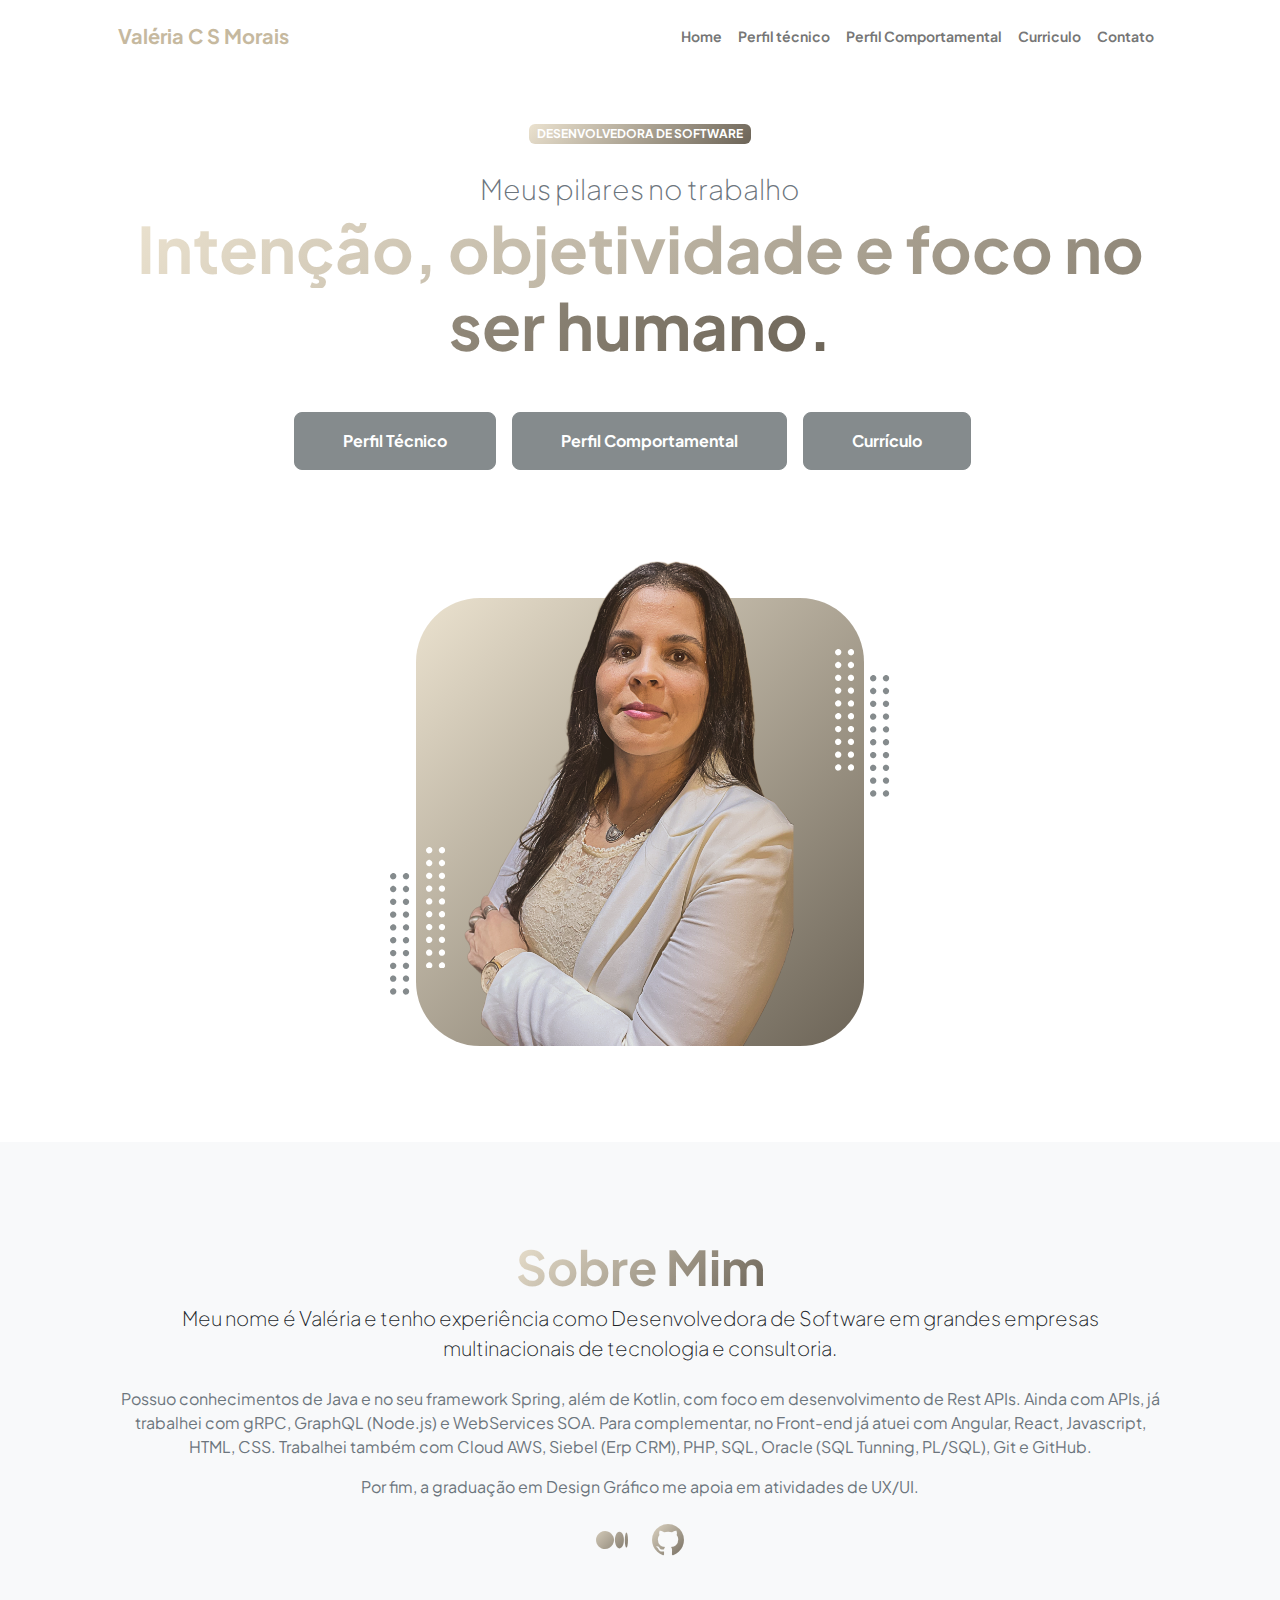
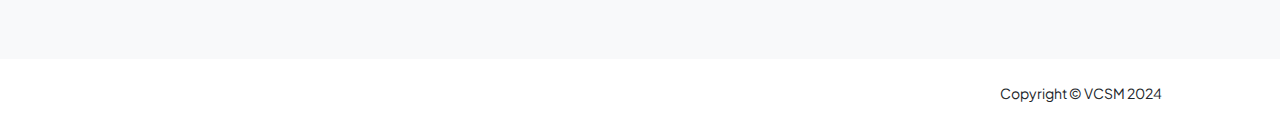
==== index.html @ 137e3a03 "Portfólio Valeria C S Morais" ====
<!DOCTYPE html>
<html lang="en">
    <head>
        <meta charset="utf-8" />
        <meta name="viewport" content="width=device-width, initial-scale=1, shrink-to-fit=no" />
        <meta name="description" content="" />
        <meta name="author" content="" />
        <title>Perfil Desenvolvedora de Software - Valéria C S Morais</title>
        <!-- Favicon-->
        <link rel="icon" type="image/x-icon" href="assets/favicon.ico" />
        <!-- Custom Google font-->
        <link rel="preconnect" href="https://fonts.googleapis.com" />
        <link rel="preconnect" href="https://fonts.gstatic.com" crossorigin />
        <link href="https://fonts.googleapis.com/css2?family=Plus+Jakarta+Sans:wght@100;200;300;400;500;600;700;800;900&amp;display=swap" rel="stylesheet" />
        <!-- Bootstrap icons-->
        <link href="https://cdn.jsdelivr.net/npm/bootstrap-icons@1.8.1/font/bootstrap-icons.css" rel="stylesheet" />
        <!-- Core theme CSS (includes Bootstrap)-->
        <link href="css/styles.css" rel="stylesheet" />
    </head>
    <body class="d-flex flex-column h-100">
        <main class="flex-shrink-0">
            <!-- Navigation-->
            <nav class="navbar navbar-expand-lg navbar-light bg-white py-3">
                <div class="container px-5">
                    <a class="navbar-brand" href="index.html"><span class="fw-bolder text-primary">Valéria C S Morais</span></a>
                    <button class="navbar-toggler" type="button" data-bs-toggle="collapse" data-bs-target="#navbarSupportedContent" aria-controls="navbarSupportedContent" aria-expanded="false" aria-label="Toggle navigation"><span class="navbar-toggler-icon"></span></button>
                    <div class="collapse navbar-collapse" id="navbarSupportedContent">
                        <ul class="navbar-nav ms-auto mb-2 mb-lg-0 small fw-bolder">
                            <li class="nav-item"><a class="nav-link" href="index.html">Home</a></li>
                            <li class="nav-item"><a class="nav-link" href="projects.html">Perfil técnico</a></li>
                            <li class="nav-item"><a class="nav-link" href="personal.html">Perfil Comportamental</a></li>
                            <li class="nav-item"><a class="nav-link" href="resume.html">Curriculo</a></li>
                            <li class="nav-item"><a class="nav-link" href="contact.html">Contato</a></li>
                        </ul>
                    </div>
                </div>
            </nav>
            <!-- Header-->
            <header class="py-5">
                <div class="container px-5 pb-5">
                    <div class="row gx-5 align-items-center">
                        <div class="col-xxl-5">
                            <!-- Header text content-->
                            <div class="text-center text-xxl-start">
                                <div class="badge bg-gradient-primary-to-secondary text-white mb-4"><div class="text-uppercase">Desenvolvedora de Software </div></div>
                                <div class="fs-3 fw-light text-muted">Meus pilares no trabalho </div>
                                <h1 class="display-3 fw-bolder mb-5"><span class="text-gradient d-inline">Intenção, objetividade e foco no ser humano.</span></h1>
                                <div class="d-grid gap-3 d-sm-flex justify-content-sm-center justify-content-xxl-start mb-3">
                                    <a class="btn btn-primary btn-lg px-5 py-3 fs-6 fw-bolder" href="projects.html">Perfil Técnico</a>
                                    <a class="btn btn-primary btn-lg px-5 py-3 fs-6 fw-bolder" href="personal.html">Perfil Comportamental</a>
                                    <a class="btn btn-primary btn-lg px-5 py-3 me-sm-3 fs-6 fw-bolder" href="resume.html">Currículo</a>
                                </div>
                            </div>
                        </div>
                        <div class="col-xxl-7">
                            <!-- Header profile picture-->
                            <div class="d-flex justify-content-center mt-5 mt-xxl-0">
                                <div class="profile bg-gradient-primary-to-secondary">
                                    <img class="profile-img" src="assets/profile.png" alt="..." />
                                    <div class="dots-1">
                                        <!-- SVG Dots-->
                                        <svg version="1.1" xmlns="http://www.w3.org/2000/svg" xmlns:xlink="http://www.w3.org/1999/xlink" x="0px" y="0px" viewBox="0 0 191.6 1215.4" style="enable-background: new 0 0 191.6 1215.4" xml:space="preserve">
                                            <g transform="translate(0.000000,1280.000000) scale(0.100000,-0.100000)">
                                                <path d="M227.7,12788.6c-105-35-200-141-222-248c-43-206,163-412,369-369c155,32,275,190,260,339c-11,105-90,213-190,262        C383.7,12801.6,289.7,12808.6,227.7,12788.6z"></path>
                                                <path d="M1507.7,12788.6c-151-50-253-216-222-362c25-119,136-230,254-255c194-41,395,142,375,339c-11,105-90,213-190,262        C1663.7,12801.6,1569.7,12808.6,1507.7,12788.6z"></path>
                                                <path d="M227.7,11508.6c-105-35-200-141-222-248c-43-206,163-412,369-369c155,32,275,190,260,339c-11,105-90,213-190,262        C383.7,11521.6,289.7,11528.6,227.7,11508.6z"></path>
                                                <path d="M1507.7,11508.6c-151-50-253-216-222-362c25-119,136-230,254-255c194-41,395,142,375,339c-11,105-90,213-190,262        C1663.7,11521.6,1569.7,11528.6,1507.7,11508.6z"></path>
                                                <path d="M227.7,10228.6c-105-35-200-141-222-248c-43-206,163-412,369-369c155,32,275,190,260,339c-11,105-90,213-190,262        C383.7,10241.6,289.7,10248.6,227.7,10228.6z"></path>
                                                <path d="M1507.7,10228.6c-105-35-200-141-222-248c-43-206,163-412,369-369c155,32,275,190,260,339c-11,105-90,213-190,262        C1663.7,10241.6,1569.7,10248.6,1507.7,10228.6z"></path>
                                                <path d="M227.7,8948.6c-105-35-200-141-222-248c-43-206,163-412,369-369c155,32,275,190,260,339c-11,105-90,213-190,262        C383.7,8961.6,289.7,8968.6,227.7,8948.6z"></path>
                                                <path d="M1507.7,8948.6c-105-35-200-141-222-248c-43-206,163-412,369-369c155,32,275,190,260,339c-11,105-90,213-190,262        C1663.7,8961.6,1569.7,8968.6,1507.7,8948.6z"></path>
                                                <path d="M227.7,7668.6c-105-35-200-141-222-248c-43-206,163-412,369-369c155,32,275,190,260,339c-11,105-90,213-190,262        C383.7,7681.6,289.7,7688.6,227.7,7668.6z"></path>
                                                <path d="M1507.7,7668.6c-105-35-200-141-222-248c-43-206,163-412,369-369c155,32,275,190,260,339c-11,105-90,213-190,262        C1663.7,7681.6,1569.7,7688.6,1507.7,7668.6z"></path>
                                                <path d="M227.7,6388.6c-105-35-200-141-222-248c-43-206,163-412,369-369c155,32,275,190,260,339c-11,105-90,213-190,262        C383.7,6401.6,289.7,6408.6,227.7,6388.6z"></path>
                                                <path d="M1507.7,6388.6c-105-35-200-141-222-248c-43-206,163-412,369-369c155,32,275,190,260,339c-11,105-90,213-190,262        C1663.7,6401.6,1569.7,6408.6,1507.7,6388.6z"></path>
                                                <path d="M227.7,5108.6c-105-35-200-141-222-248c-43-206,163-412,369-369c155,32,275,190,260,339c-11,105-90,213-190,262        C383.7,5121.6,289.7,5128.6,227.7,5108.6z"></path>
                                                <path d="M1507.7,5108.6c-105-35-200-141-222-248c-43-206,163-412,369-369c155,32,275,190,260,339c-11,105-90,213-190,262        C1663.7,5121.6,1569.7,5128.6,1507.7,5108.6z"></path>
                                                <path d="M227.7,3828.6c-105-35-200-141-222-248c-43-206,163-412,369-369c155,32,275,190,260,339c-11,105-90,213-190,262        C383.7,3841.6,289.7,3848.6,227.7,3828.6z"></path>
                                                <path d="M1507.7,3828.6c-105-35-200-141-222-248c-43-206,163-412,369-369c155,32,275,190,260,339c-11,105-90,213-190,262        C1663.7,3841.6,1569.7,3848.6,1507.7,3828.6z"></path>
                                                <path d="M227.7,2548.6c-105-35-200-141-222-248c-43-206,163-412,369-369c155,32,275,190,260,339c-11,105-90,213-190,262        C383.7,2561.6,289.7,2568.6,227.7,2548.6z"></path>
                                                <path d="M1507.7,2548.6c-105-35-200-141-222-248c-43-206,163-412,369-369c155,32,275,190,260,339c-11,105-90,213-190,262        C1663.7,2561.6,1569.7,2568.6,1507.7,2548.6z"></path>
                                                <path d="M227.7,1268.6c-105-35-200-141-222-248c-43-206,163-412,369-369c155,32,275,190,260,339c-11,105-90,213-190,262        C383.7,1281.6,289.7,1288.6,227.7,1268.6z"></path>
                                                <path d="M1507.7,1268.6c-105-35-200-141-222-248c-43-206,163-412,369-369c155,32,275,190,260,339c-11,105-90,213-190,262        C1663.7,1281.6,1569.7,1288.6,1507.7,1268.6z"></path>
                                            </g>
                                        </svg>
                                        <!-- END of SVG dots-->
                                    </div>
                                    <div class="dots-2">
                                        <!-- SVG Dots-->
                                        <svg version="1.1" xmlns="http://www.w3.org/2000/svg" xmlns:xlink="http://www.w3.org/1999/xlink" x="0px" y="0px" viewBox="0 0 191.6 1215.4" style="enable-background: new 0 0 191.6 1215.4" xml:space="preserve">
                                            <g transform="translate(0.000000,1280.000000) scale(0.100000,-0.100000)">
                                                <path d="M227.7,12788.6c-105-35-200-141-222-248c-43-206,163-412,369-369c155,32,275,190,260,339c-11,105-90,213-190,262        C383.7,12801.6,289.7,12808.6,227.7,12788.6z"></path>
                                                <path d="M1507.7,12788.6c-151-50-253-216-222-362c25-119,136-230,254-255c194-41,395,142,375,339c-11,105-90,213-190,262        C1663.7,12801.6,1569.7,12808.6,1507.7,12788.6z"></path>
                                                <path d="M227.7,11508.6c-105-35-200-141-222-248c-43-206,163-412,369-369c155,32,275,190,260,339c-11,105-90,213-190,262        C383.7,11521.6,289.7,11528.6,227.7,11508.6z"></path>
                                                <path d="M1507.7,11508.6c-151-50-253-216-222-362c25-119,136-230,254-255c194-41,395,142,375,339c-11,105-90,213-190,262        C1663.7,11521.6,1569.7,11528.6,1507.7,11508.6z"></path>
                                                <path d="M227.7,10228.6c-105-35-200-141-222-248c-43-206,163-412,369-369c155,32,275,190,260,339c-11,105-90,213-190,262        C383.7,10241.6,289.7,10248.6,227.7,10228.6z"></path>
                                                <path d="M1507.7,10228.6c-105-35-200-141-222-248c-43-206,163-412,369-369c155,32,275,190,260,339c-11,105-90,213-190,262        C1663.7,10241.6,1569.7,10248.6,1507.7,10228.6z"></path>
                                                <path d="M227.7,8948.6c-105-35-200-141-222-248c-43-206,163-412,369-369c155,32,275,190,260,339c-11,105-90,213-190,262        C383.7,8961.6,289.7,8968.6,227.7,8948.6z"></path>
                                                <path d="M1507.7,8948.6c-105-35-200-141-222-248c-43-206,163-412,369-369c155,32,275,190,260,339c-11,105-90,213-190,262        C1663.7,8961.6,1569.7,8968.6,1507.7,8948.6z"></path>
                                                <path d="M227.7,7668.6c-105-35-200-141-222-248c-43-206,163-412,369-369c155,32,275,190,260,339c-11,105-90,213-190,262        C383.7,7681.6,289.7,7688.6,227.7,7668.6z"></path>
                                                <path d="M1507.7,7668.6c-105-35-200-141-222-248c-43-206,163-412,369-369c155,32,275,190,260,339c-11,105-90,213-190,262        C1663.7,7681.6,1569.7,7688.6,1507.7,7668.6z"></path>
                                                <path d="M227.7,6388.6c-105-35-200-141-222-248c-43-206,163-412,369-369c155,32,275,190,260,339c-11,105-90,213-190,262        C383.7,6401.6,289.7,6408.6,227.7,6388.6z"></path>
                                                <path d="M1507.7,6388.6c-105-35-200-141-222-248c-43-206,163-412,369-369c155,32,275,190,260,339c-11,105-90,213-190,262        C1663.7,6401.6,1569.7,6408.6,1507.7,6388.6z"></path>
                                                <path d="M227.7,5108.6c-105-35-200-141-222-248c-43-206,163-412,369-369c155,32,275,190,260,339c-11,105-90,213-190,262        C383.7,5121.6,289.7,5128.6,227.7,5108.6z"></path>
                                                <path d="M1507.7,5108.6c-105-35-200-141-222-248c-43-206,163-412,369-369c155,32,275,190,260,339c-11,105-90,213-190,262        C1663.7,5121.6,1569.7,5128.6,1507.7,5108.6z"></path>
                                                <path d="M227.7,3828.6c-105-35-200-141-222-248c-43-206,163-412,369-369c155,32,275,190,260,339c-11,105-90,213-190,262        C383.7,3841.6,289.7,3848.6,227.7,3828.6z"></path>
                                                <path d="M1507.7,3828.6c-105-35-200-141-222-248c-43-206,163-412,369-369c155,32,275,190,260,339c-11,105-90,213-190,262        C1663.7,3841.6,1569.7,3848.6,1507.7,3828.6z"></path>
                                                <path d="M227.7,2548.6c-105-35-200-141-222-248c-43-206,163-412,369-369c155,32,275,190,260,339c-11,105-90,213-190,262        C383.7,2561.6,289.7,2568.6,227.7,2548.6z"></path>
                                                <path d="M1507.7,2548.6c-105-35-200-141-222-248c-43-206,163-412,369-369c155,32,275,190,260,339c-11,105-90,213-190,262        C1663.7,2561.6,1569.7,2568.6,1507.7,2548.6z"></path>
                                                <path d="M227.7,1268.6c-105-35-200-141-222-248c-43-206,163-412,369-369c155,32,275,190,260,339c-11,105-90,213-190,262        C383.7,1281.6,289.7,1288.6,227.7,1268.6z"></path>
                                                <path d="M1507.7,1268.6c-105-35-200-141-222-248c-43-206,163-412,369-369c155,32,275,190,260,339c-11,105-90,213-190,262        C1663.7,1281.6,1569.7,1288.6,1507.7,1268.6z"></path>
                                            </g>
                                        </svg>
                                        <!-- END of SVG dots-->
                                    </div>
                                    <div class="dots-3">
                                        <!-- SVG Dots-->
                                        <svg version="1.1" xmlns="http://www.w3.org/2000/svg" xmlns:xlink="http://www.w3.org/1999/xlink" x="0px" y="0px" viewBox="0 0 191.6 1215.4" style="enable-background: new 0 0 191.6 1215.4" xml:space="preserve">
                                            <g transform="translate(0.000000,1280.000000) scale(0.100000,-0.100000)">
                                                <path d="M227.7,12788.6c-105-35-200-141-222-248c-43-206,163-412,369-369c155,32,275,190,260,339c-11,105-90,213-190,262        C383.7,12801.6,289.7,12808.6,227.7,12788.6z"></path>
                                                <path d="M1507.7,12788.6c-151-50-253-216-222-362c25-119,136-230,254-255c194-41,395,142,375,339c-11,105-90,213-190,262        C1663.7,12801.6,1569.7,12808.6,1507.7,12788.6z"></path>
                                                <path d="M227.7,11508.6c-105-35-200-141-222-248c-43-206,163-412,369-369c155,32,275,190,260,339c-11,105-90,213-190,262        C383.7,11521.6,289.7,11528.6,227.7,11508.6z"></path>
                                                <path d="M1507.7,11508.6c-151-50-253-216-222-362c25-119,136-230,254-255c194-41,395,142,375,339c-11,105-90,213-190,262        C1663.7,11521.6,1569.7,11528.6,1507.7,11508.6z"></path>
                                                <path d="M227.7,10228.6c-105-35-200-141-222-248c-43-206,163-412,369-369c155,32,275,190,260,339c-11,105-90,213-190,262        C383.7,10241.6,289.7,10248.6,227.7,10228.6z"></path>
                                                <path d="M1507.7,10228.6c-105-35-200-141-222-248c-43-206,163-412,369-369c155,32,275,190,260,339c-11,105-90,213-190,262        C1663.7,10241.6,1569.7,10248.6,1507.7,10228.6z"></path>
                                                <path d="M227.7,8948.6c-105-35-200-141-222-248c-43-206,163-412,369-369c155,32,275,190,260,339c-11,105-90,213-190,262        C383.7,8961.6,289.7,8968.6,227.7,8948.6z"></path>
                                                <path d="M1507.7,8948.6c-105-35-200-141-222-248c-43-206,163-412,369-369c155,32,275,190,260,339c-11,105-90,213-190,262        C1663.7,8961.6,1569.7,8968.6,1507.7,8948.6z"></path>
                                                <path d="M227.7,7668.6c-105-35-200-141-222-248c-43-206,163-412,369-369c155,32,275,190,260,339c-11,105-90,213-190,262        C383.7,7681.6,289.7,7688.6,227.7,7668.6z"></path>
                                                <path d="M1507.7,7668.6c-105-35-200-141-222-248c-43-206,163-412,369-369c155,32,275,190,260,339c-11,105-90,213-190,262        C1663.7,7681.6,1569.7,7688.6,1507.7,7668.6z"></path>
                                                <path d="M227.7,6388.6c-105-35-200-141-222-248c-43-206,163-412,369-369c155,32,275,190,260,339c-11,105-90,213-190,262        C383.7,6401.6,289.7,6408.6,227.7,6388.6z"></path>
                                                <path d="M1507.7,6388.6c-105-35-200-141-222-248c-43-206,163-412,369-369c155,32,275,190,260,339c-11,105-90,213-190,262        C1663.7,6401.6,1569.7,6408.6,1507.7,6388.6z"></path>
                                                <path d="M227.7,5108.6c-105-35-200-141-222-248c-43-206,163-412,369-369c155,32,275,190,260,339c-11,105-90,213-190,262        C383.7,5121.6,289.7,5128.6,227.7,5108.6z"></path>
                                                <path d="M1507.7,5108.6c-105-35-200-141-222-248c-43-206,163-412,369-369c155,32,275,190,260,339c-11,105-90,213-190,262        C1663.7,5121.6,1569.7,5128.6,1507.7,5108.6z"></path>
                                                <path d="M227.7,3828.6c-105-35-200-141-222-248c-43-206,163-412,369-369c155,32,275,190,260,339c-11,105-90,213-190,262        C383.7,3841.6,289.7,3848.6,227.7,3828.6z"></path>
                                                <path d="M1507.7,3828.6c-105-35-200-141-222-248c-43-206,163-412,369-369c155,32,275,190,260,339c-11,105-90,213-190,262        C1663.7,3841.6,1569.7,3848.6,1507.7,3828.6z"></path>
                                                <path d="M227.7,2548.6c-105-35-200-141-222-248c-43-206,163-412,369-369c155,32,275,190,260,339c-11,105-90,213-190,262        C383.7,2561.6,289.7,2568.6,227.7,2548.6z"></path>
                                                <path d="M1507.7,2548.6c-105-35-200-141-222-248c-43-206,163-412,369-369c155,32,275,190,260,339c-11,105-90,213-190,262        C1663.7,2561.6,1569.7,2568.6,1507.7,2548.6z"></path>
                                                <path d="M227.7,1268.6c-105-35-200-141-222-248c-43-206,163-412,369-369c155,32,275,190,260,339c-11,105-90,213-190,262        C383.7,1281.6,289.7,1288.6,227.7,1268.6z"></path>
                                                <path d="M1507.7,1268.6c-105-35-200-141-222-248c-43-206,163-412,369-369c155,32,275,190,260,339c-11,105-90,213-190,262        C1663.7,1281.6,1569.7,1288.6,1507.7,1268.6z"></path>
                                            </g>
                                        </svg>
                                        <!-- END of SVG dots-->
                                    </div>
                                    <div class="dots-4">
                                        <!-- SVG Dots-->
                                        <svg version="1.1" xmlns="http://www.w3.org/2000/svg" xmlns:xlink="http://www.w3.org/1999/xlink" x="0px" y="0px" viewBox="0 0 191.6 1215.4" style="enable-background: new 0 0 191.6 1215.4" xml:space="preserve">
                                            <g transform="translate(0.000000,1280.000000) scale(0.100000,-0.100000)">
                                                <path d="M227.7,12788.6c-105-35-200-141-222-248c-43-206,163-412,369-369c155,32,275,190,260,339c-11,105-90,213-190,262        C383.7,12801.6,289.7,12808.6,227.7,12788.6z"></path>
                                                <path d="M1507.7,12788.6c-151-50-253-216-222-362c25-119,136-230,254-255c194-41,395,142,375,339c-11,105-90,213-190,262        C1663.7,12801.6,1569.7,12808.6,1507.7,12788.6z"></path>
                                                <path d="M227.7,11508.6c-105-35-200-141-222-248c-43-206,163-412,369-369c155,32,275,190,260,339c-11,105-90,213-190,262        C383.7,11521.6,289.7,11528.6,227.7,11508.6z"></path>
                                                <path d="M1507.7,11508.6c-151-50-253-216-222-362c25-119,136-230,254-255c194-41,395,142,375,339c-11,105-90,213-190,262        C1663.7,11521.6,1569.7,11528.6,1507.7,11508.6z"></path>
                                                <path d="M227.7,10228.6c-105-35-200-141-222-248c-43-206,163-412,369-369c155,32,275,190,260,339c-11,105-90,213-190,262        C383.7,10241.6,289.7,10248.6,227.7,10228.6z"></path>
                                                <path d="M1507.7,10228.6c-105-35-200-141-222-248c-43-206,163-412,369-369c155,32,275,190,260,339c-11,105-90,213-190,262        C1663.7,10241.6,1569.7,10248.6,1507.7,10228.6z"></path>
                                                <path d="M227.7,8948.6c-105-35-200-141-222-248c-43-206,163-412,369-369c155,32,275,190,260,339c-11,105-90,213-190,262        C383.7,8961.6,289.7,8968.6,227.7,8948.6z"></path>
                                                <path d="M1507.7,8948.6c-105-35-200-141-222-248c-43-206,163-412,369-369c155,32,275,190,260,339c-11,105-90,213-190,262        C1663.7,8961.6,1569.7,8968.6,1507.7,8948.6z"></path>
                                                <path d="M227.7,7668.6c-105-35-200-141-222-248c-43-206,163-412,369-369c155,32,275,190,260,339c-11,105-90,213-190,262        C383.7,7681.6,289.7,7688.6,227.7,7668.6z"></path>
                                                <path d="M1507.7,7668.6c-105-35-200-141-222-248c-43-206,163-412,369-369c155,32,275,190,260,339c-11,105-90,213-190,262        C1663.7,7681.6,1569.7,7688.6,1507.7,7668.6z"></path>
                                                <path d="M227.7,6388.6c-105-35-200-141-222-248c-43-206,163-412,369-369c155,32,275,190,260,339c-11,105-90,213-190,262        C383.7,6401.6,289.7,6408.6,227.7,6388.6z"></path>
                                                <path d="M1507.7,6388.6c-105-35-200-141-222-248c-43-206,163-412,369-369c155,32,275,190,260,339c-11,105-90,213-190,262        C1663.7,6401.6,1569.7,6408.6,1507.7,6388.6z"></path>
                                                <path d="M227.7,5108.6c-105-35-200-141-222-248c-43-206,163-412,369-369c155,32,275,190,260,339c-11,105-90,213-190,262        C383.7,5121.6,289.7,5128.6,227.7,5108.6z"></path>
                                                <path d="M1507.7,5108.6c-105-35-200-141-222-248c-43-206,163-412,369-369c155,32,275,190,260,339c-11,105-90,213-190,262        C1663.7,5121.6,1569.7,5128.6,1507.7,5108.6z"></path>
                                                <path d="M227.7,3828.6c-105-35-200-141-222-248c-43-206,163-412,369-369c155,32,275,190,260,339c-11,105-90,213-190,262        C383.7,3841.6,289.7,3848.6,227.7,3828.6z"></path>
                                                <path d="M1507.7,3828.6c-105-35-200-141-222-248c-43-206,163-412,369-369c155,32,275,190,260,339c-11,105-90,213-190,262        C1663.7,3841.6,1569.7,3848.6,1507.7,3828.6z"></path>
                                                <path d="M227.7,2548.6c-105-35-200-141-222-248c-43-206,163-412,369-369c155,32,275,190,260,339c-11,105-90,213-190,262        C383.7,2561.6,289.7,2568.6,227.7,2548.6z"></path>
                                                <path d="M1507.7,2548.6c-105-35-200-141-222-248c-43-206,163-412,369-369c155,32,275,190,260,339c-11,105-90,213-190,262        C1663.7,2561.6,1569.7,2568.6,1507.7,2548.6z"></path>
                                                <path d="M227.7,1268.6c-105-35-200-141-222-248c-43-206,163-412,369-369c155,32,275,190,260,339c-11,105-90,213-190,262        C383.7,1281.6,289.7,1288.6,227.7,1268.6z"></path>
                                                <path d="M1507.7,1268.6c-105-35-200-141-222-248c-43-206,163-412,369-369c155,32,275,190,260,339c-11,105-90,213-190,262        C1663.7,1281.6,1569.7,1288.6,1507.7,1268.6z"></path>
                                            </g>
                                        </svg>
                                        <!-- END of SVG dots-->
                                    </div>
                                </div>
                            </div>
                        </div>
                    </div>
                </div>
            </header>
            <!-- About Section-->
            <section class="bg-light py-5">
                <div class="container px-5">
                    <div class="row gx-5 justify-content-center">
                        <div class="col-xxl-8">
                            <div class="text-center my-5">
                                <h2 class="display-5 fw-bolder"><span class="text-gradient d-inline">Sobre Mim</span></h2>
                                <p class="lead fw-light mb-4">Meu nome é Valéria e tenho experiência como Desenvolvedora de Software em grandes empresas multinacionais de tecnologia e consultoria.</p>
                                <p class="text-muted">Possuo conhecimentos de Java e no seu framework Spring, além de Kotlin, com foco em desenvolvimento de Rest APIs. Ainda com APIs, já trabalhei com gRPC, GraphQL (Node.js) e WebServices SOA. Para complementar, no Front-end já atuei com Angular, React, Javascript, HTML, CSS. Trabalhei também com Cloud AWS, Siebel (Erp CRM), PHP, SQL, Oracle (SQL Tunning, PL/SQL), Git e GitHub.</p>
                                <p class="text-muted">Por fim, a graduação em Design Gráfico me apoia em atividades de UX/UI.</p>
                                <div class="d-flex justify-content-center fs-2 gap-4">
                                    <a class="text-gradient" target="_blank" href="https://medium.com/@valeriacsmorais"><i class="bi bi-medium"></i></a>
                                    <a class="text-gradient" target="_blank" href="https://github.com/valeriacsmorais"><i class="bi bi-github"></i></a>
                                </div>
                            </div>
                        </div>
                    </div>
                </div>
            </section>
        </main>
        <!-- Footer-->
        <footer class="bg-white py-4 mt-auto">
            <div class="container px-5">
                <div class="row align-items-center justify-content-between flex-column flex-sm-row">
                    <div class="col-auto"></div>
                    <div class="col-auto"><div class="small m-0">Copyright &copy; VCSM 2024</div></div>
                </div>
            </div>
        </footer>
        <!-- Bootstrap core JS-->
        <script src="https://cdn.jsdelivr.net/npm/bootstrap@5.2.3/dist/js/bootstrap.bundle.min.js"></script>
        <!-- Core theme JS-->
        <script src="js/scripts.js"></script>
    </body>
</html>
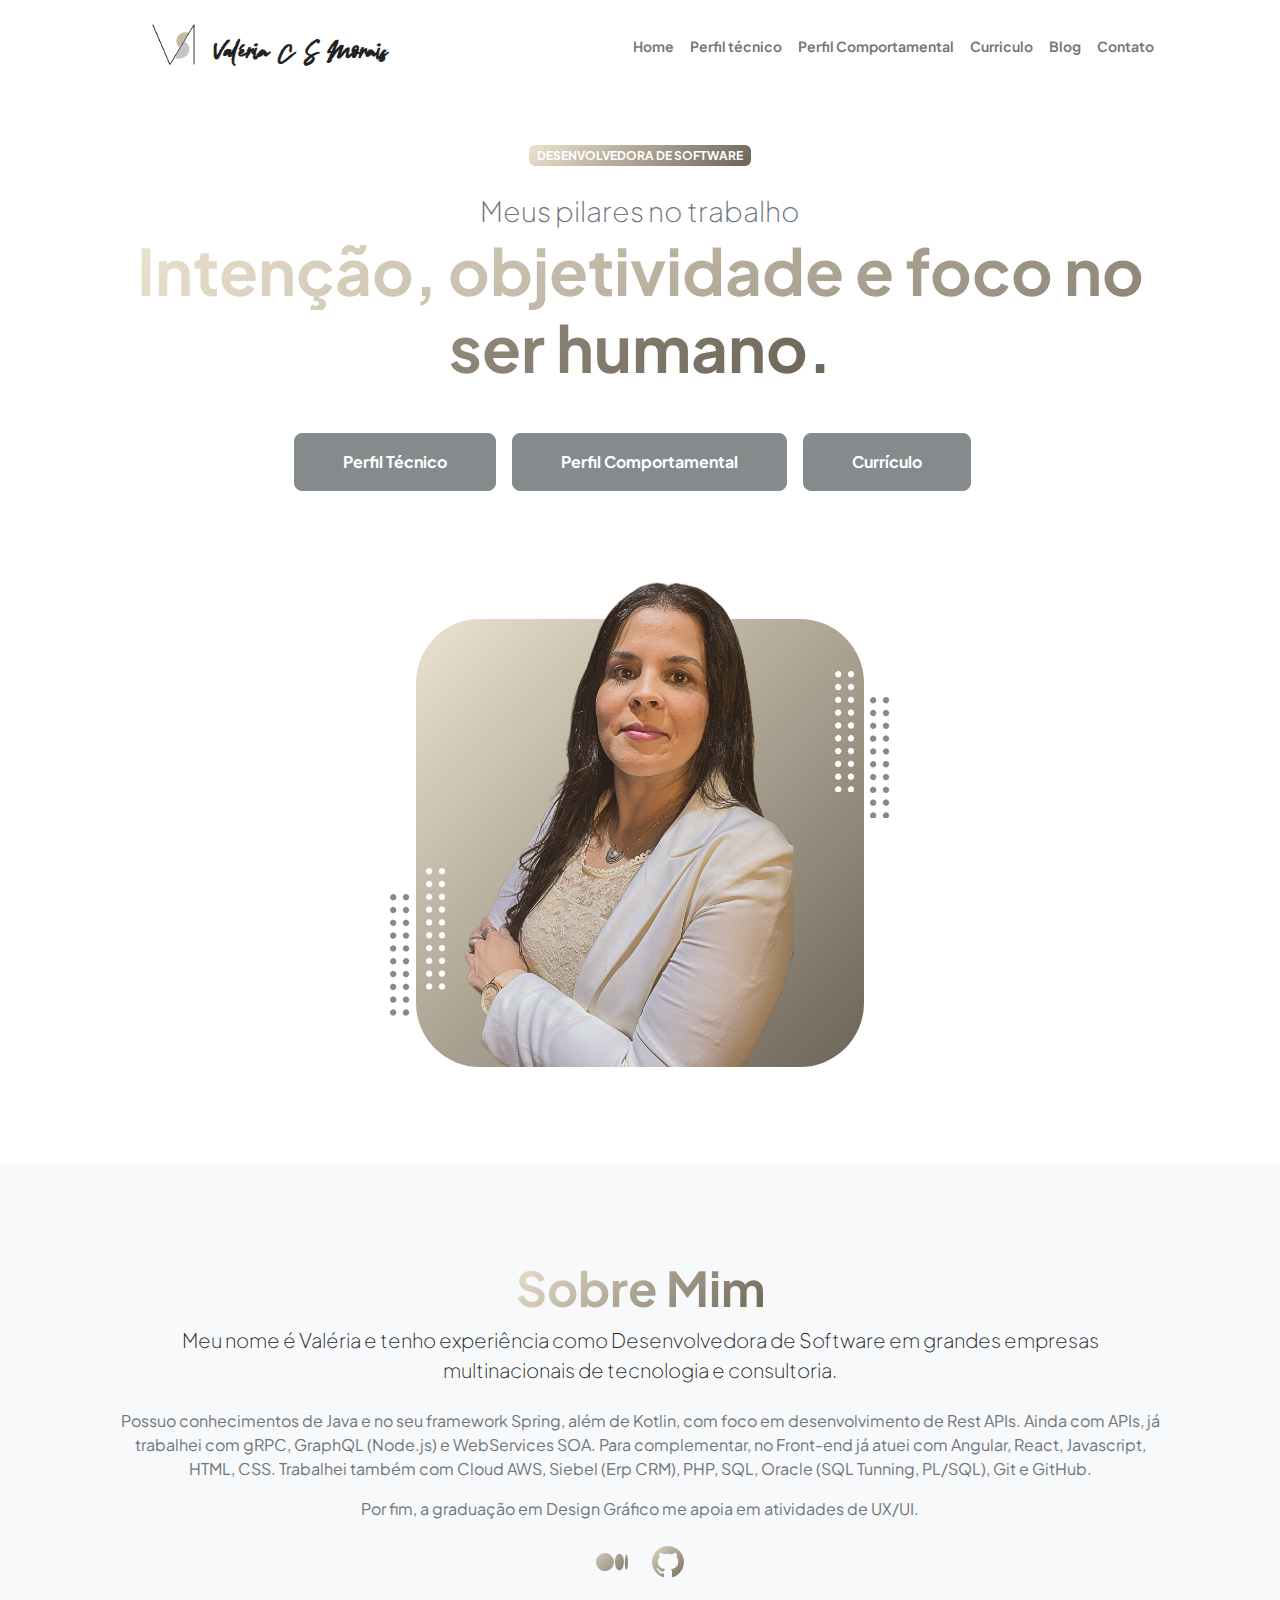
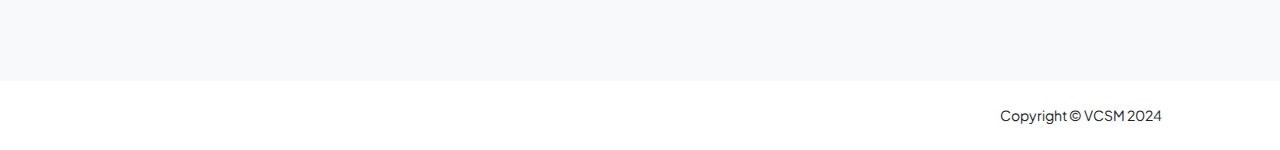
==== commit b0d48e39: "Alterações no layout" ====
--- a/index.html
+++ b/index.html
@@ -22,7 +22,7 @@
             <!-- Navigation-->
             <nav class="navbar navbar-expand-lg navbar-light bg-white py-3">
                 <div class="container px-5">
-                    <a class="navbar-brand" href="index.html"><span class="fw-bolder text-primary">Valéria C S Morais</span></a>
+                    <a class="navbar-brand" href="index.html"><span class="fw-bolder text-primary-brand"><img class="logo-img" src="assets/avatar-vcsm.png" alt="..." />Valéria C S Morais</span></a>
                     <button class="navbar-toggler" type="button" data-bs-toggle="collapse" data-bs-target="#navbarSupportedContent" aria-controls="navbarSupportedContent" aria-expanded="false" aria-label="Toggle navigation"><span class="navbar-toggler-icon"></span></button>
                     <div class="collapse navbar-collapse" id="navbarSupportedContent">
                         <ul class="navbar-nav ms-auto mb-2 mb-lg-0 small fw-bolder">
@@ -30,6 +30,7 @@
                             <li class="nav-item"><a class="nav-link" href="projects.html">Perfil técnico</a></li>
                             <li class="nav-item"><a class="nav-link" href="personal.html">Perfil Comportamental</a></li>
                             <li class="nav-item"><a class="nav-link" href="resume.html">Curriculo</a></li>
+                            <li class="nav-item"><a class="nav-link" target="_blank" href="https://medium.com/valeriacsmorais">Blog</a></li>
                             <li class="nav-item"><a class="nav-link" href="contact.html">Contato</a></li>
                         </ul>
                     </div>
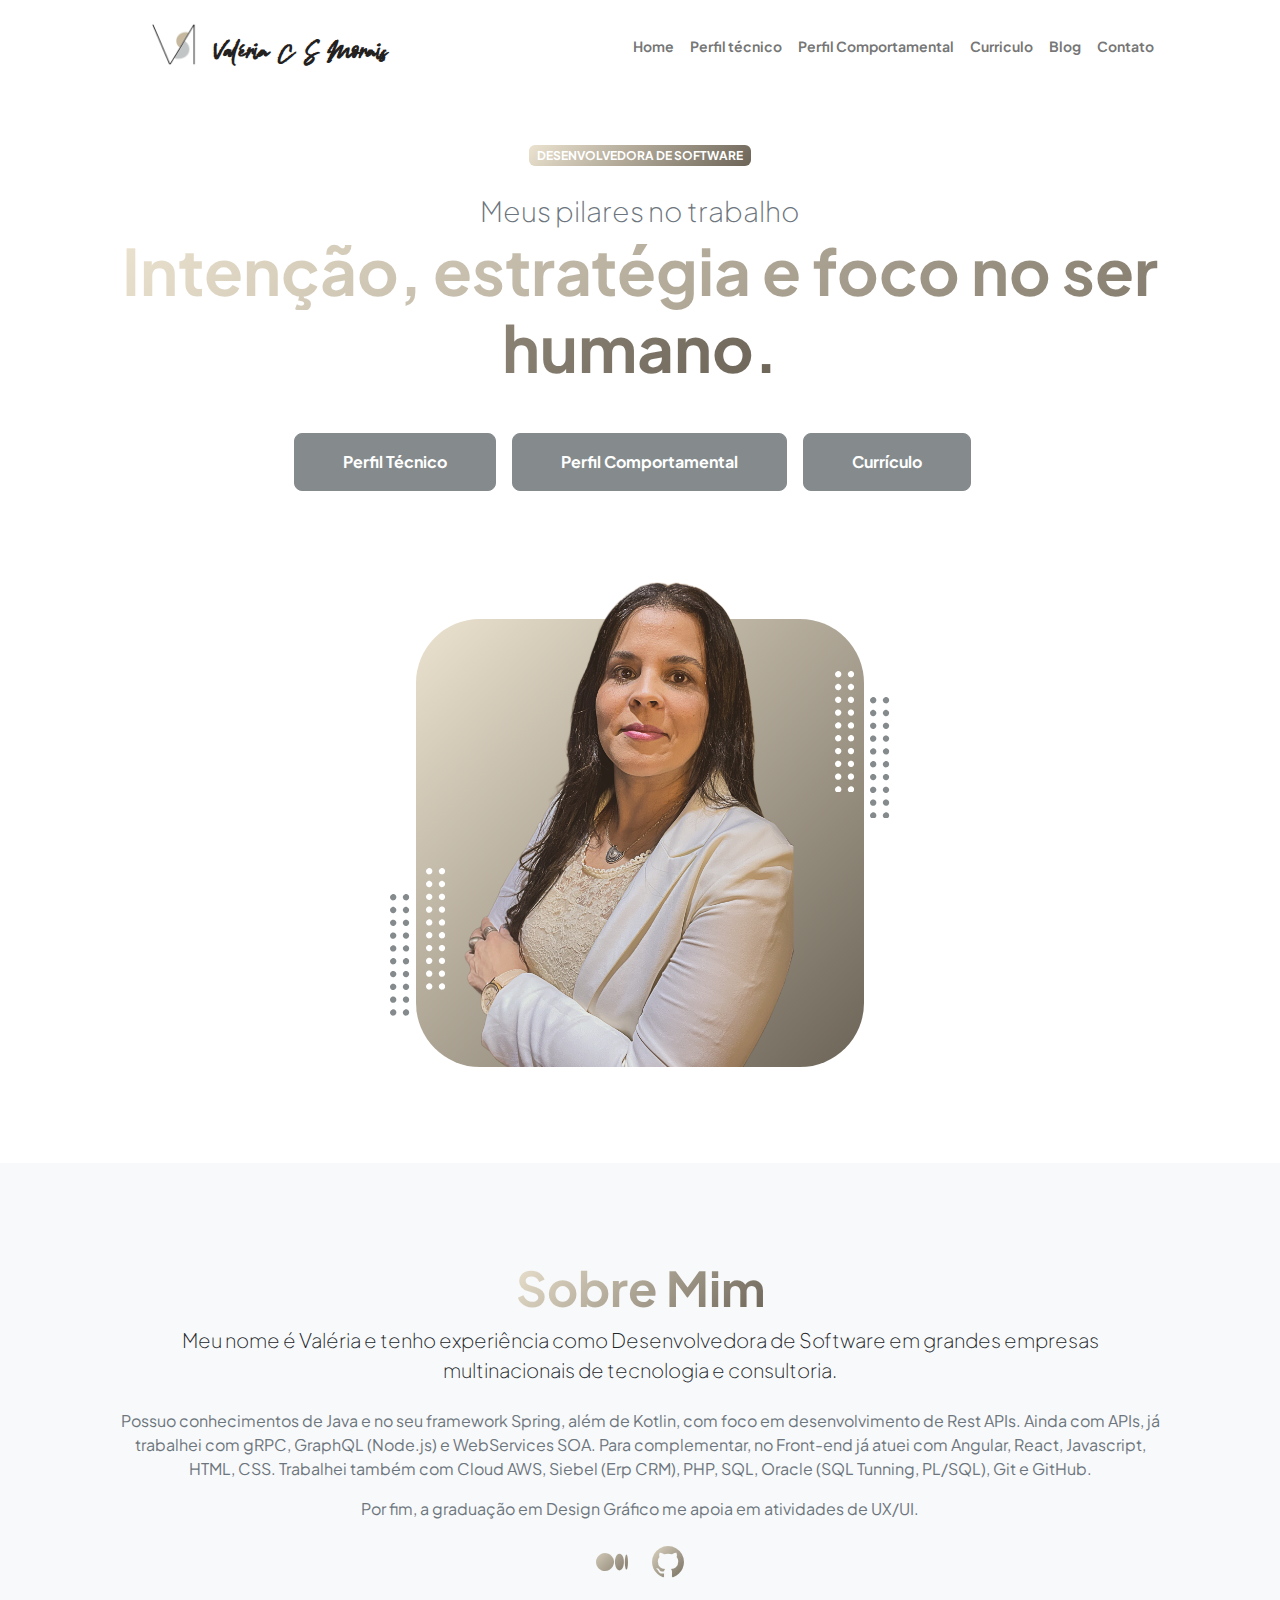
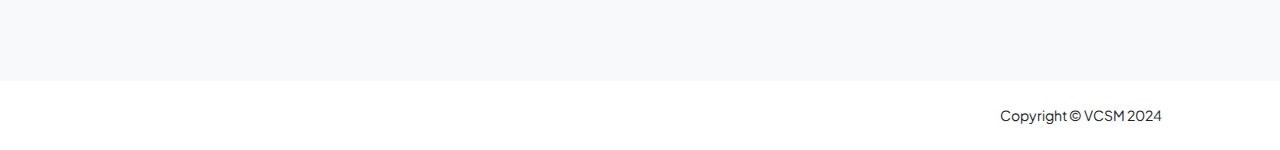
==== commit 0c6241ed: "Ajustes no texto" ====
--- a/index.html
+++ b/index.html
@@ -45,7 +45,7 @@
                             <div class="text-center text-xxl-start">
                                 <div class="badge bg-gradient-primary-to-secondary text-white mb-4"><div class="text-uppercase">Desenvolvedora de Software </div></div>
                                 <div class="fs-3 fw-light text-muted">Meus pilares no trabalho </div>
-                                <h1 class="display-3 fw-bolder mb-5"><span class="text-gradient d-inline">Intenção, objetividade e foco no ser humano.</span></h1>
+                                <h1 class="display-3 fw-bolder mb-5"><span class="text-gradient d-inline">Intenção, estratégia e foco no ser humano.</span></h1>
                                 <div class="d-grid gap-3 d-sm-flex justify-content-sm-center justify-content-xxl-start mb-3">
                                     <a class="btn btn-primary btn-lg px-5 py-3 fs-6 fw-bolder" href="projects.html">Perfil Técnico</a>
                                     <a class="btn btn-primary btn-lg px-5 py-3 fs-6 fw-bolder" href="personal.html">Perfil Comportamental</a>
